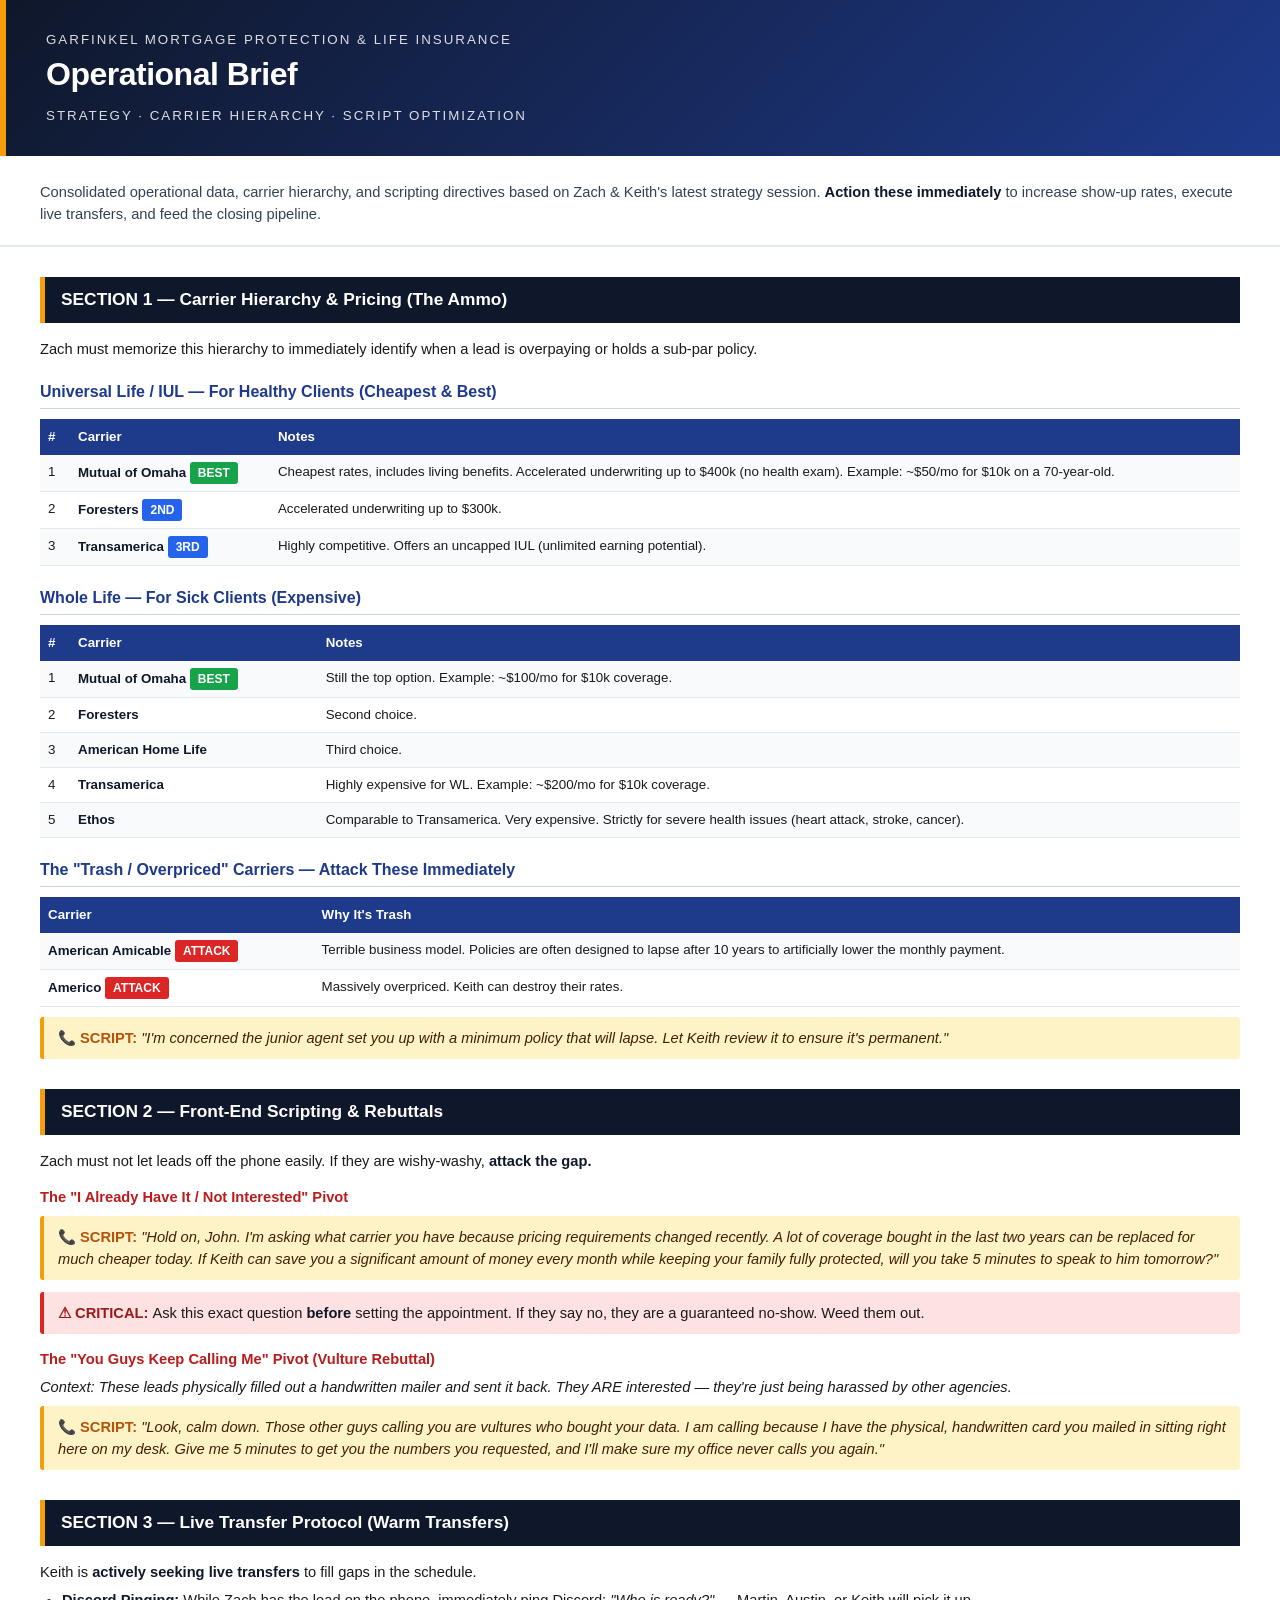
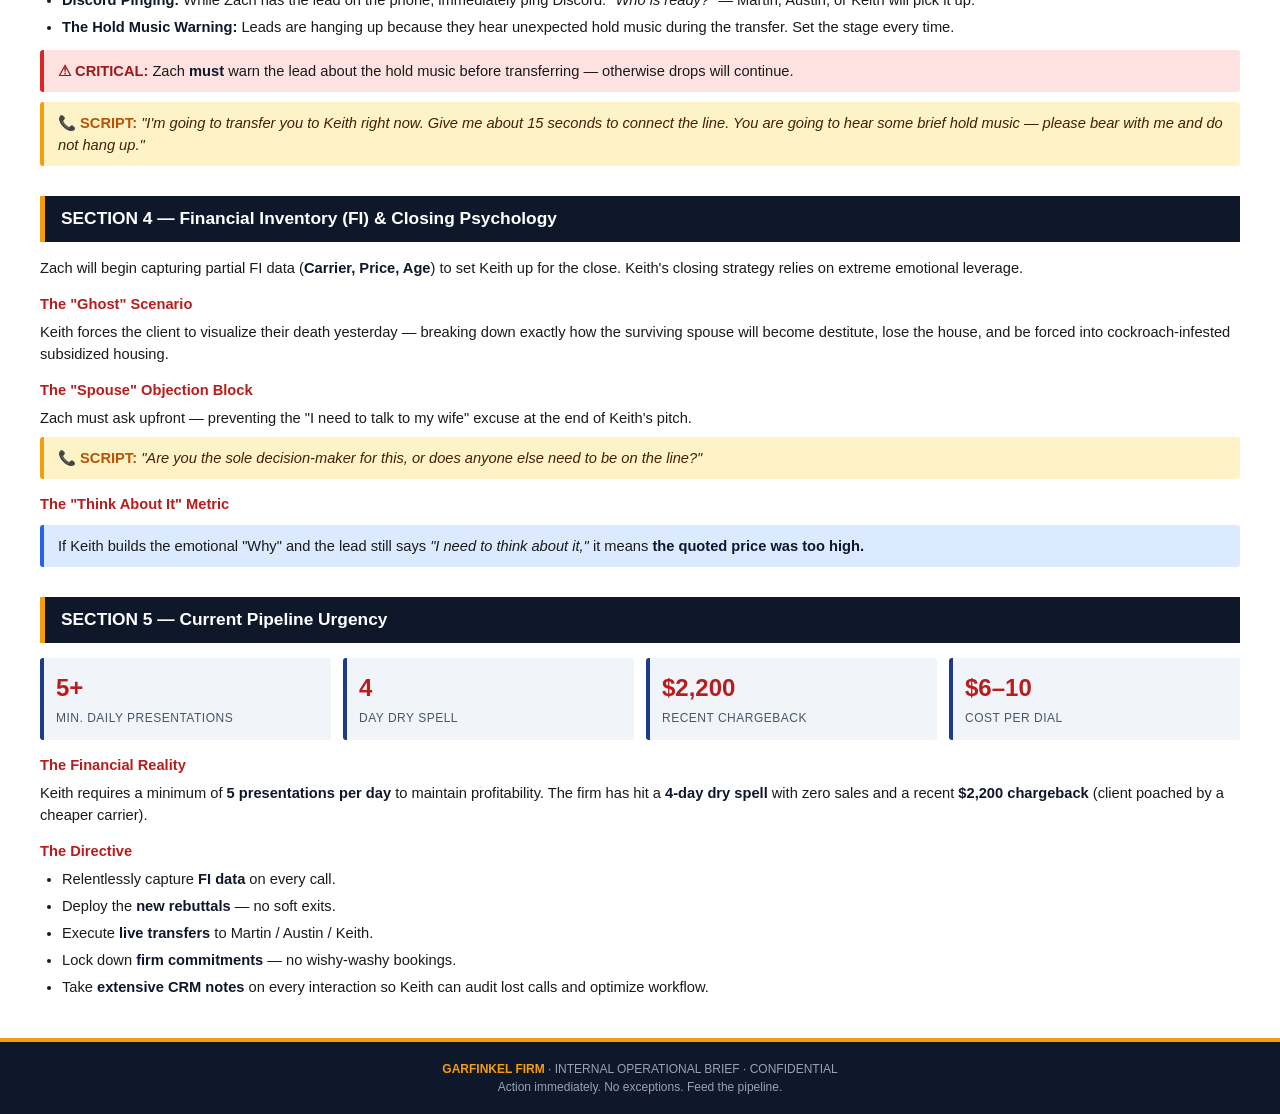
==== index.html @ d569b616 "Rename Operational-Brief-Garfinkel-Firm.html to index.html" ====
<!DOCTYPE html>
<html lang="en">
<head>
<meta charset="UTF-8">
<title>Operational Brief — Garfinkel Firm</title>
<style>
  @page {
    size: Letter;
    margin: 0.6in;
  }

  * { box-sizing: border-box; }

  body {
    font-family: 'Helvetica Neue', Arial, sans-serif;
    color: #1a1a1a;
    line-height: 1.5;
    margin: 0;
    padding: 0;
    background: #fff;
    font-size: 11pt;
  }

  .header {
    background: linear-gradient(135deg, #0f172a 0%, #1e3a8a 100%);
    color: #fff;
    padding: 30px 40px;
    margin-bottom: 25px;
    border-left: 6px solid #f59e0b;
  }

  .header h1 {
    margin: 0 0 6px 0;
    font-size: 24pt;
    font-weight: 800;
    letter-spacing: -0.5px;
  }

  .header .subtitle {
    font-size: 10pt;
    opacity: 0.85;
    text-transform: uppercase;
    letter-spacing: 2px;
  }

  .intro {
    padding: 0 40px 20px 40px;
    font-size: 11pt;
    color: #334155;
    border-bottom: 2px solid #e2e8f0;
    margin-bottom: 25px;
  }

  .container { padding: 0 40px; }

  h2 {
    background: #0f172a;
    color: #fff;
    padding: 10px 16px;
    font-size: 13pt;
    margin: 30px 0 15px 0;
    border-left: 5px solid #f59e0b;
    page-break-after: avoid;
  }

  h3 {
    color: #1e3a8a;
    font-size: 12pt;
    margin: 20px 0 8px 0;
    border-bottom: 1px solid #cbd5e1;
    padding-bottom: 4px;
    page-break-after: avoid;
  }

  h4 {
    color: #b91c1c;
    font-size: 11pt;
    margin: 14px 0 6px 0;
    page-break-after: avoid;
  }

  p { margin: 6px 0; }

  ol, ul {
    margin: 6px 0 12px 0;
    padding-left: 22px;
  }

  li { margin-bottom: 5px; }

  .script-box {
    background: #fef3c7;
    border-left: 4px solid #f59e0b;
    padding: 10px 14px;
    margin: 8px 0 12px 0;
    font-style: italic;
    color: #422006;
    border-radius: 3px;
    page-break-inside: avoid;
  }

  .script-box::before {
    content: "📞 SCRIPT: ";
    font-weight: 800;
    font-style: normal;
    color: #b45309;
  }

  .warning-box {
    background: #fee2e2;
    border-left: 4px solid #dc2626;
    padding: 10px 14px;
    margin: 10px 0;
    border-radius: 3px;
    page-break-inside: avoid;
  }

  .warning-box::before {
    content: "⚠ CRITICAL: ";
    font-weight: 800;
    color: #991b1b;
  }

  .info-box {
    background: #dbeafe;
    border-left: 4px solid #2563eb;
    padding: 10px 14px;
    margin: 10px 0;
    border-radius: 3px;
    page-break-inside: avoid;
  }

  table {
    width: 100%;
    border-collapse: collapse;
    margin: 10px 0;
    font-size: 10pt;
    page-break-inside: avoid;
  }

  th {
    background: #1e3a8a;
    color: #fff;
    padding: 8px;
    text-align: left;
    font-weight: 700;
  }

  td {
    padding: 7px 8px;
    border-bottom: 1px solid #e2e8f0;
    vertical-align: top;
  }

  tr:nth-child(even) td { background: #f8fafc; }

  .badge {
    display: inline-block;
    padding: 2px 8px;
    font-size: 9pt;
    font-weight: 700;
    border-radius: 3px;
    color: #fff;
  }

  .badge-best { background: #16a34a; }
  .badge-good { background: #2563eb; }
  .badge-bad  { background: #dc2626; }

  .pivot-label {
    display: inline-block;
    background: #0f172a;
    color: #f59e0b;
    padding: 2px 8px;
    font-size: 9pt;
    font-weight: 700;
    border-radius: 3px;
    margin-bottom: 4px;
  }

  .footer {
    margin-top: 40px;
    padding: 18px 40px;
    background: #0f172a;
    color: #94a3b8;
    font-size: 9pt;
    text-align: center;
    border-top: 4px solid #f59e0b;
  }

  .footer strong { color: #f59e0b; }

  .stat-row {
    display: flex;
    gap: 12px;
    margin: 12px 0;
  }

  .stat {
    flex: 1;
    background: #f1f5f9;
    padding: 12px;
    border-left: 4px solid #1e3a8a;
    border-radius: 3px;
  }

  .stat .num {
    font-size: 18pt;
    font-weight: 800;
    color: #b91c1c;
    display: block;
  }

  .stat .label {
    font-size: 9pt;
    text-transform: uppercase;
    color: #475569;
    letter-spacing: 0.5px;
  }

  strong { color: #0f172a; }
</style>
</head>
<body>

<div class="header">
  <div class="subtitle">Garfinkel Mortgage Protection & Life Insurance</div>
  <h1>Operational Brief</h1>
  <div class="subtitle" style="margin-top:8px;">Strategy · Carrier Hierarchy · Script Optimization</div>
</div>

<div class="intro">
  Consolidated operational data, carrier hierarchy, and scripting directives based on Zach &amp; Keith's latest strategy session. <strong>Action these immediately</strong> to increase show-up rates, execute live transfers, and feed the closing pipeline.
</div>

<div class="container">

<!-- SECTION 1 -->
<h2>SECTION 1 — Carrier Hierarchy & Pricing (The Ammo)</h2>
<p>Zach must memorize this hierarchy to immediately identify when a lead is overpaying or holds a sub-par policy.</p>

<h3>Universal Life / IUL — For Healthy Clients (Cheapest & Best)</h3>
<table>
  <tr><th style="width:30px;">#</th><th>Carrier</th><th>Notes</th></tr>
  <tr><td>1</td><td><strong>Mutual of Omaha</strong> <span class="badge badge-best">BEST</span></td><td>Cheapest rates, includes living benefits. Accelerated underwriting up to $400k (no health exam). Example: ~$50/mo for $10k on a 70-year-old.</td></tr>
  <tr><td>2</td><td><strong>Foresters</strong> <span class="badge badge-good">2ND</span></td><td>Accelerated underwriting up to $300k.</td></tr>
  <tr><td>3</td><td><strong>Transamerica</strong> <span class="badge badge-good">3RD</span></td><td>Highly competitive. Offers an uncapped IUL (unlimited earning potential).</td></tr>
</table>

<h3>Whole Life — For Sick Clients (Expensive)</h3>
<table>
  <tr><th style="width:30px;">#</th><th>Carrier</th><th>Notes</th></tr>
  <tr><td>1</td><td><strong>Mutual of Omaha</strong> <span class="badge badge-best">BEST</span></td><td>Still the top option. Example: ~$100/mo for $10k coverage.</td></tr>
  <tr><td>2</td><td><strong>Foresters</strong></td><td>Second choice.</td></tr>
  <tr><td>3</td><td><strong>American Home Life</strong></td><td>Third choice.</td></tr>
  <tr><td>4</td><td><strong>Transamerica</strong></td><td>Highly expensive for WL. Example: ~$200/mo for $10k coverage.</td></tr>
  <tr><td>5</td><td><strong>Ethos</strong></td><td>Comparable to Transamerica. Very expensive. Strictly for severe health issues (heart attack, stroke, cancer).</td></tr>
</table>

<h3>The "Trash / Overpriced" Carriers — Attack These Immediately</h3>
<table>
  <tr><th>Carrier</th><th>Why It's Trash</th></tr>
  <tr><td><strong>American Amicable</strong> <span class="badge badge-bad">ATTACK</span></td><td>Terrible business model. Policies are often designed to lapse after 10 years to artificially lower the monthly payment.</td></tr>
  <tr><td><strong>Americo</strong> <span class="badge badge-bad">ATTACK</span></td><td>Massively overpriced. Keith can destroy their rates.</td></tr>
</table>
<div class="script-box">"I'm concerned the junior agent set you up with a minimum policy that will lapse. Let Keith review it to ensure it's permanent."</div>

<!-- SECTION 2 -->
<h2>SECTION 2 — Front-End Scripting & Rebuttals</h2>
<p>Zach must not let leads off the phone easily. If they are wishy-washy, <strong>attack the gap.</strong></p>

<h4>The "I Already Have It / Not Interested" Pivot</h4>
<div class="script-box">"Hold on, John. I'm asking what carrier you have because pricing requirements changed recently. A lot of coverage bought in the last two years can be replaced for much cheaper today. If Keith can save you a significant amount of money every month while keeping your family fully protected, will you take 5 minutes to speak to him tomorrow?"</div>
<div class="warning-box">Ask this exact question <strong>before</strong> setting the appointment. If they say no, they are a guaranteed no-show. Weed them out.</div>

<h4>The "You Guys Keep Calling Me" Pivot (Vulture Rebuttal)</h4>
<p><em>Context: These leads physically filled out a handwritten mailer and sent it back. They ARE interested — they're just being harassed by other agencies.</em></p>
<div class="script-box">"Look, calm down. Those other guys calling you are vultures who bought your data. I am calling because I have the physical, handwritten card you mailed in sitting right here on my desk. Give me 5 minutes to get you the numbers you requested, and I'll make sure my office never calls you again."</div>

<!-- SECTION 3 -->
<h2>SECTION 3 — Live Transfer Protocol (Warm Transfers)</h2>
<p>Keith is <strong>actively seeking live transfers</strong> to fill gaps in the schedule.</p>

<ul>
  <li><strong>Discord Pinging:</strong> While Zach has the lead on the phone, immediately ping Discord: <em>"Who is ready?"</em> — Martin, Austin, or Keith will pick it up.</li>
  <li><strong>The Hold Music Warning:</strong> Leads are hanging up because they hear unexpected hold music during the transfer. Set the stage every time.</li>
</ul>

<div class="warning-box">Zach <strong>must</strong> warn the lead about the hold music before transferring — otherwise drops will continue.</div>

<div class="script-box">"I'm going to transfer you to Keith right now. Give me about 15 seconds to connect the line. You are going to hear some brief hold music — please bear with me and do not hang up."</div>

<!-- SECTION 4 -->
<h2>SECTION 4 — Financial Inventory (FI) & Closing Psychology</h2>
<p>Zach will begin capturing partial FI data (<strong>Carrier, Price, Age</strong>) to set Keith up for the close. Keith's closing strategy relies on extreme emotional leverage.</p>

<h4>The "Ghost" Scenario</h4>
<p>Keith forces the client to visualize their death yesterday — breaking down exactly how the surviving spouse will become destitute, lose the house, and be forced into cockroach-infested subsidized housing.</p>

<h4>The "Spouse" Objection Block</h4>
<p>Zach must ask upfront — preventing the "I need to talk to my wife" excuse at the end of Keith's pitch.</p>
<div class="script-box">"Are you the sole decision-maker for this, or does anyone else need to be on the line?"</div>

<h4>The "Think About It" Metric</h4>
<div class="info-box">If Keith builds the emotional "Why" and the lead still says <em>"I need to think about it,"</em> it means <strong>the quoted price was too high.</strong></div>

<!-- SECTION 5 -->
<h2>SECTION 5 — Current Pipeline Urgency</h2>

<div class="stat-row">
  <div class="stat"><span class="num">5+</span><span class="label">Min. Daily Presentations</span></div>
  <div class="stat"><span class="num">4</span><span class="label">Day Dry Spell</span></div>
  <div class="stat"><span class="num">$2,200</span><span class="label">Recent Chargeback</span></div>
  <div class="stat"><span class="num">$6–10</span><span class="label">Cost Per Dial</span></div>
</div>

<h4>The Financial Reality</h4>
<p>Keith requires a minimum of <strong>5 presentations per day</strong> to maintain profitability. The firm has hit a <strong>4-day dry spell</strong> with zero sales and a recent <strong>$2,200 chargeback</strong> (client poached by a cheaper carrier).</p>

<h4>The Directive</h4>
<ul>
  <li>Relentlessly capture <strong>FI data</strong> on every call.</li>
  <li>Deploy the <strong>new rebuttals</strong> — no soft exits.</li>
  <li>Execute <strong>live transfers</strong> to Martin / Austin / Keith.</li>
  <li>Lock down <strong>firm commitments</strong> — no wishy-washy bookings.</li>
  <li>Take <strong>extensive CRM notes</strong> on every interaction so Keith can audit lost calls and optimize workflow.</li>
</ul>

</div>

<div class="footer">
  <strong>GARFINKEL FIRM</strong> · INTERNAL OPERATIONAL BRIEF · CONFIDENTIAL<br>
  Action immediately. No exceptions. Feed the pipeline.
</div>

</body>
</html>
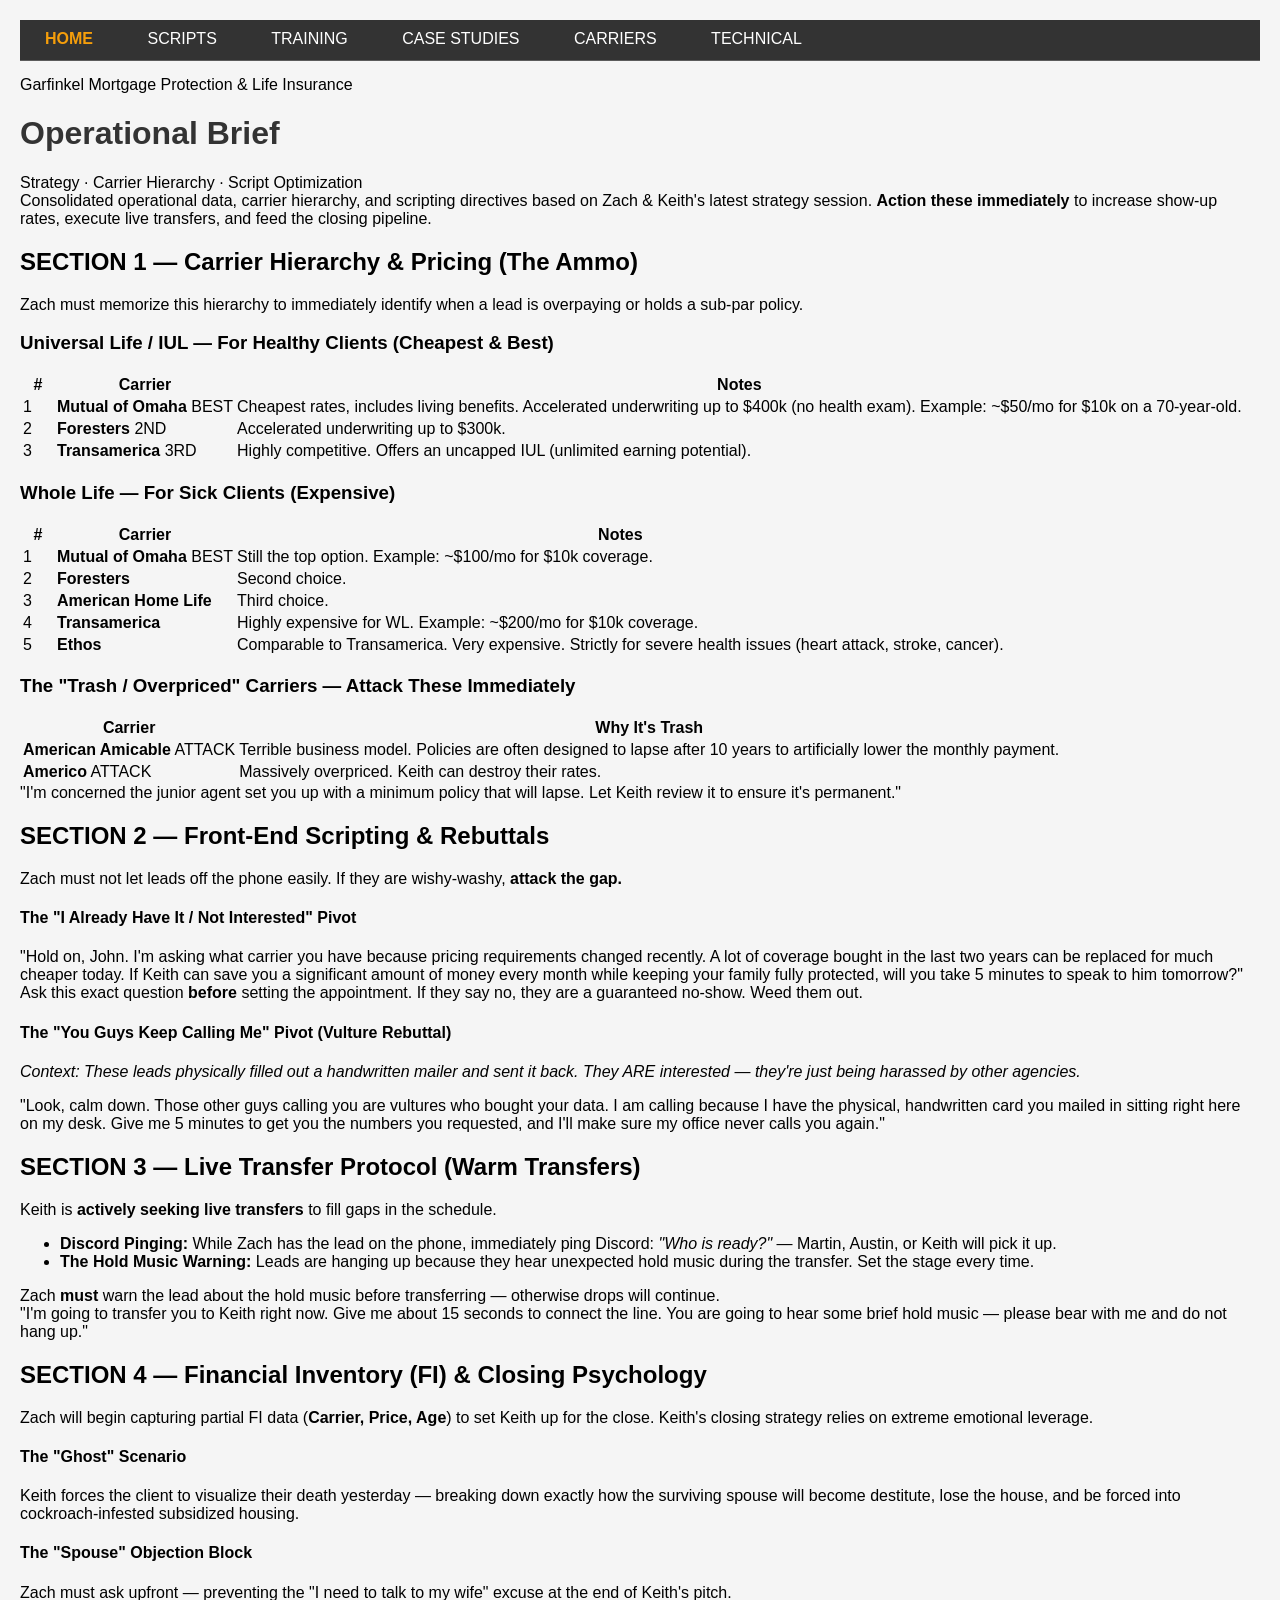
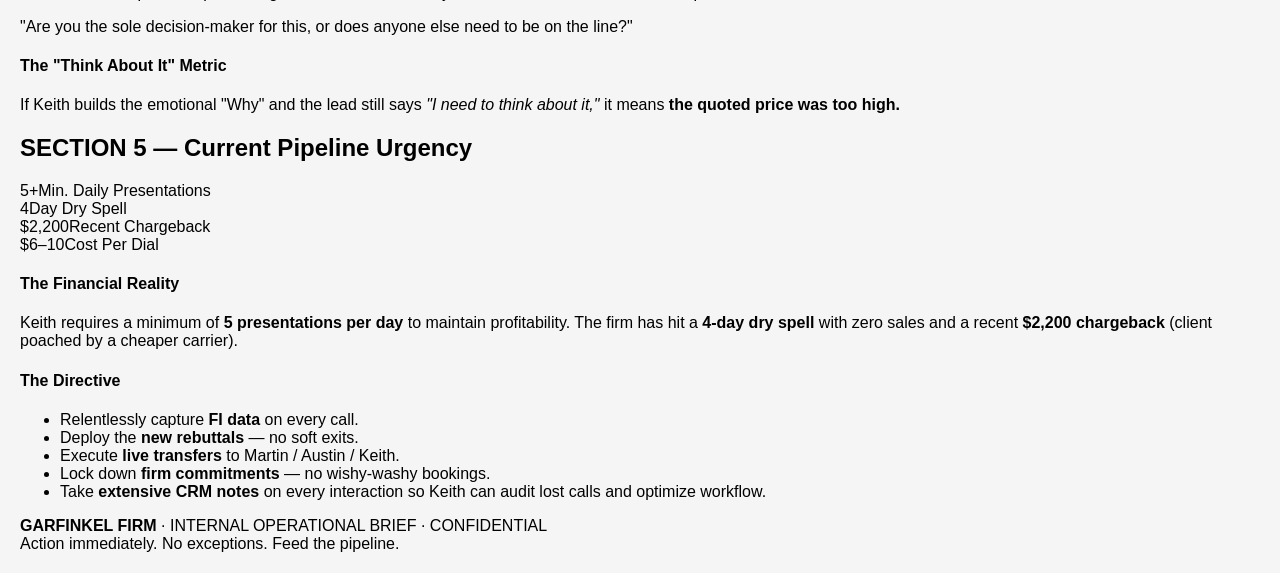
==== commit f71e1ec9: "Update index.html" ====
--- a/index.html
+++ b/index.html
@@ -3,227 +3,20 @@
 <head>
 <meta charset="UTF-8">
 <title>Operational Brief — Garfinkel Firm</title>
-<style>
-  @page {
-    size: Letter;
-    margin: 0.6in;
-  }
-
-  * { box-sizing: border-box; }
-
-  body {
-    font-family: 'Helvetica Neue', Arial, sans-serif;
-    color: #1a1a1a;
-    line-height: 1.5;
-    margin: 0;
-    padding: 0;
-    background: #fff;
-    font-size: 11pt;
-  }
-
-  .header {
-    background: linear-gradient(135deg, #0f172a 0%, #1e3a8a 100%);
-    color: #fff;
-    padding: 30px 40px;
-    margin-bottom: 25px;
-    border-left: 6px solid #f59e0b;
-  }
-
-  .header h1 {
-    margin: 0 0 6px 0;
-    font-size: 24pt;
-    font-weight: 800;
-    letter-spacing: -0.5px;
-  }
-
-  .header .subtitle {
-    font-size: 10pt;
-    opacity: 0.85;
-    text-transform: uppercase;
-    letter-spacing: 2px;
-  }
-
-  .intro {
-    padding: 0 40px 20px 40px;
-    font-size: 11pt;
-    color: #334155;
-    border-bottom: 2px solid #e2e8f0;
-    margin-bottom: 25px;
-  }
-
-  .container { padding: 0 40px; }
-
-  h2 {
-    background: #0f172a;
-    color: #fff;
-    padding: 10px 16px;
-    font-size: 13pt;
-    margin: 30px 0 15px 0;
-    border-left: 5px solid #f59e0b;
-    page-break-after: avoid;
-  }
-
-  h3 {
-    color: #1e3a8a;
-    font-size: 12pt;
-    margin: 20px 0 8px 0;
-    border-bottom: 1px solid #cbd5e1;
-    padding-bottom: 4px;
-    page-break-after: avoid;
-  }
-
-  h4 {
-    color: #b91c1c;
-    font-size: 11pt;
-    margin: 14px 0 6px 0;
-    page-break-after: avoid;
-  }
-
-  p { margin: 6px 0; }
-
-  ol, ul {
-    margin: 6px 0 12px 0;
-    padding-left: 22px;
-  }
-
-  li { margin-bottom: 5px; }
-
-  .script-box {
-    background: #fef3c7;
-    border-left: 4px solid #f59e0b;
-    padding: 10px 14px;
-    margin: 8px 0 12px 0;
-    font-style: italic;
-    color: #422006;
-    border-radius: 3px;
-    page-break-inside: avoid;
-  }
-
-  .script-box::before {
-    content: "📞 SCRIPT: ";
-    font-weight: 800;
-    font-style: normal;
-    color: #b45309;
-  }
-
-  .warning-box {
-    background: #fee2e2;
-    border-left: 4px solid #dc2626;
-    padding: 10px 14px;
-    margin: 10px 0;
-    border-radius: 3px;
-    page-break-inside: avoid;
-  }
-
-  .warning-box::before {
-    content: "⚠ CRITICAL: ";
-    font-weight: 800;
-    color: #991b1b;
-  }
-
-  .info-box {
-    background: #dbeafe;
-    border-left: 4px solid #2563eb;
-    padding: 10px 14px;
-    margin: 10px 0;
-    border-radius: 3px;
-    page-break-inside: avoid;
-  }
-
-  table {
-    width: 100%;
-    border-collapse: collapse;
-    margin: 10px 0;
-    font-size: 10pt;
-    page-break-inside: avoid;
-  }
-
-  th {
-    background: #1e3a8a;
-    color: #fff;
-    padding: 8px;
-    text-align: left;
-    font-weight: 700;
-  }
-
-  td {
-    padding: 7px 8px;
-    border-bottom: 1px solid #e2e8f0;
-    vertical-align: top;
-  }
-
-  tr:nth-child(even) td { background: #f8fafc; }
-
-  .badge {
-    display: inline-block;
-    padding: 2px 8px;
-    font-size: 9pt;
-    font-weight: 700;
-    border-radius: 3px;
-    color: #fff;
-  }
-
-  .badge-best { background: #16a34a; }
-  .badge-good { background: #2563eb; }
-  .badge-bad  { background: #dc2626; }
-
-  .pivot-label {
-    display: inline-block;
-    background: #0f172a;
-    color: #f59e0b;
-    padding: 2px 8px;
-    font-size: 9pt;
-    font-weight: 700;
-    border-radius: 3px;
-    margin-bottom: 4px;
-  }
-
-  .footer {
-    margin-top: 40px;
-    padding: 18px 40px;
-    background: #0f172a;
-    color: #94a3b8;
-    font-size: 9pt;
-    text-align: center;
-    border-top: 4px solid #f59e0b;
-  }
-
-  .footer strong { color: #f59e0b; }
-
-  .stat-row {
-    display: flex;
-    gap: 12px;
-    margin: 12px 0;
-  }
-
-  .stat {
-    flex: 1;
-    background: #f1f5f9;
-    padding: 12px;
-    border-left: 4px solid #1e3a8a;
-    border-radius: 3px;
-  }
-
-  .stat .num {
-    font-size: 18pt;
-    font-weight: 800;
-    color: #b91c1c;
-    display: block;
-  }
-
-  .stat .label {
-    font-size: 9pt;
-    text-transform: uppercase;
-    color: #475569;
-    letter-spacing: 0.5px;
-  }
-
-  strong { color: #0f172a; }
-</style>
+<link rel="stylesheet" href="css/style.css">
 </head>
 <body>
 
 <div class="header">
+  <nav style="margin-bottom: 15px; padding-bottom: 12px; border-bottom: 1px solid rgba(255,255,255,0.2);">
+    <a href="index.html" style="color:#f59e0b; text-decoration:none; font-weight:800; margin-right:20px;">HOME</a>
+    <a href="scripts.html" style="color:#fff; text-decoration:none; margin-right:20px;">SCRIPTS</a>
+    <a href="training.html" style="color:#fff; text-decoration:none; margin-right:20px;">TRAINING</a>
+    <a href="case-studies.html" style="color:#fff; text-decoration:none; margin-right:20px;">CASE STUDIES</a>
+    <a href="carrier-deep-dive.html" style="color:#fff; text-decoration:none; margin-right:20px;">CARRIERS</a>
+    <a href="technical-setup.html" style="color:#fff; text-decoration:none;">TECHNICAL</a>
+  </nav>
+
   <div class="subtitle">Garfinkel Mortgage Protection & Life Insurance</div>
   <h1>Operational Brief</h1>
   <div class="subtitle" style="margin-top:8px;">Strategy · Carrier Hierarchy · Script Optimization</div>
--- a/css/style.css
+++ b/css/style.css
@@ -0,0 +1,27 @@
+body {
+    font-family: Arial, sans-serif;
+    margin: 0;
+    padding: 20px;
+    background-color: #f5f5f5;
+}
+
+nav {
+    background-color: #333;
+    padding: 10px;
+    margin-bottom: 20px;
+}
+
+nav a {
+    color: white;
+    text-decoration: none;
+    padding: 10px 15px;
+    margin-right: 10px;
+}
+
+nav a:hover {
+    background-color: #555;
+}
+
+h1 {
+    color: #333;
+}
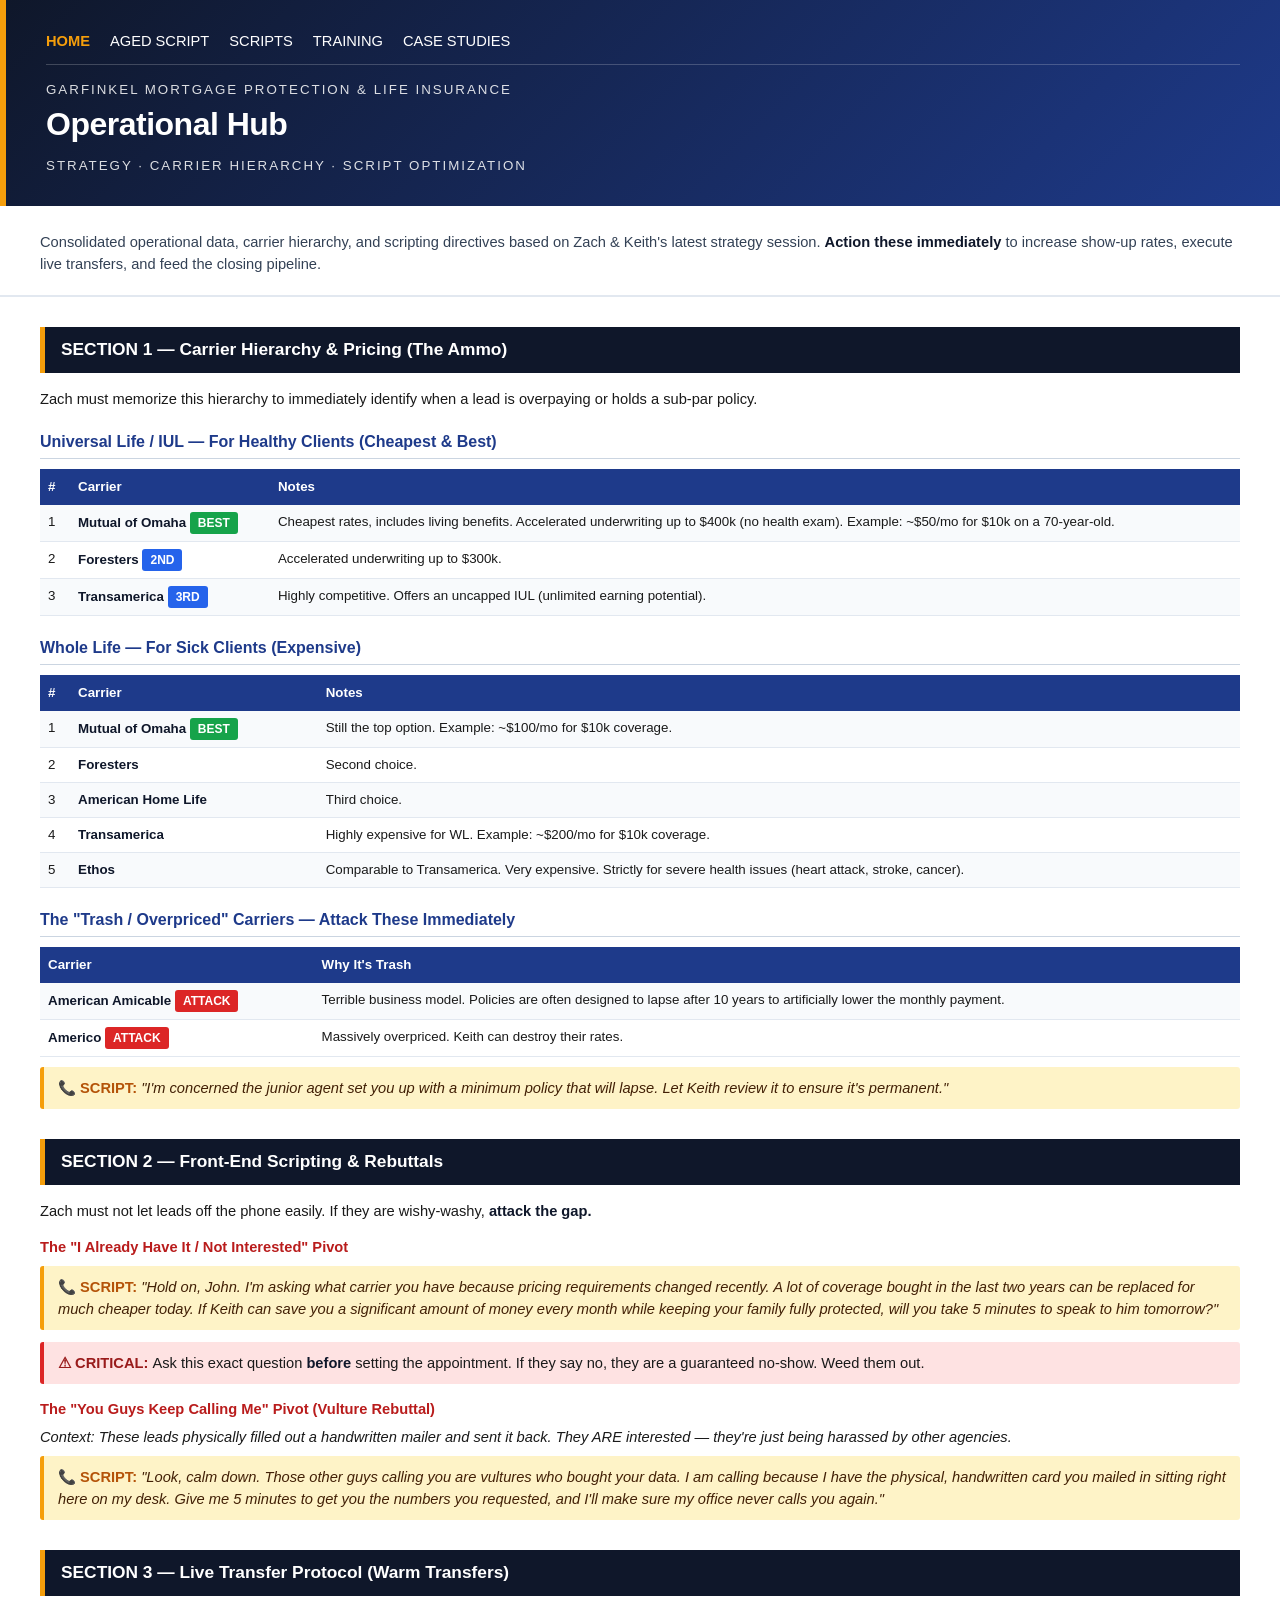
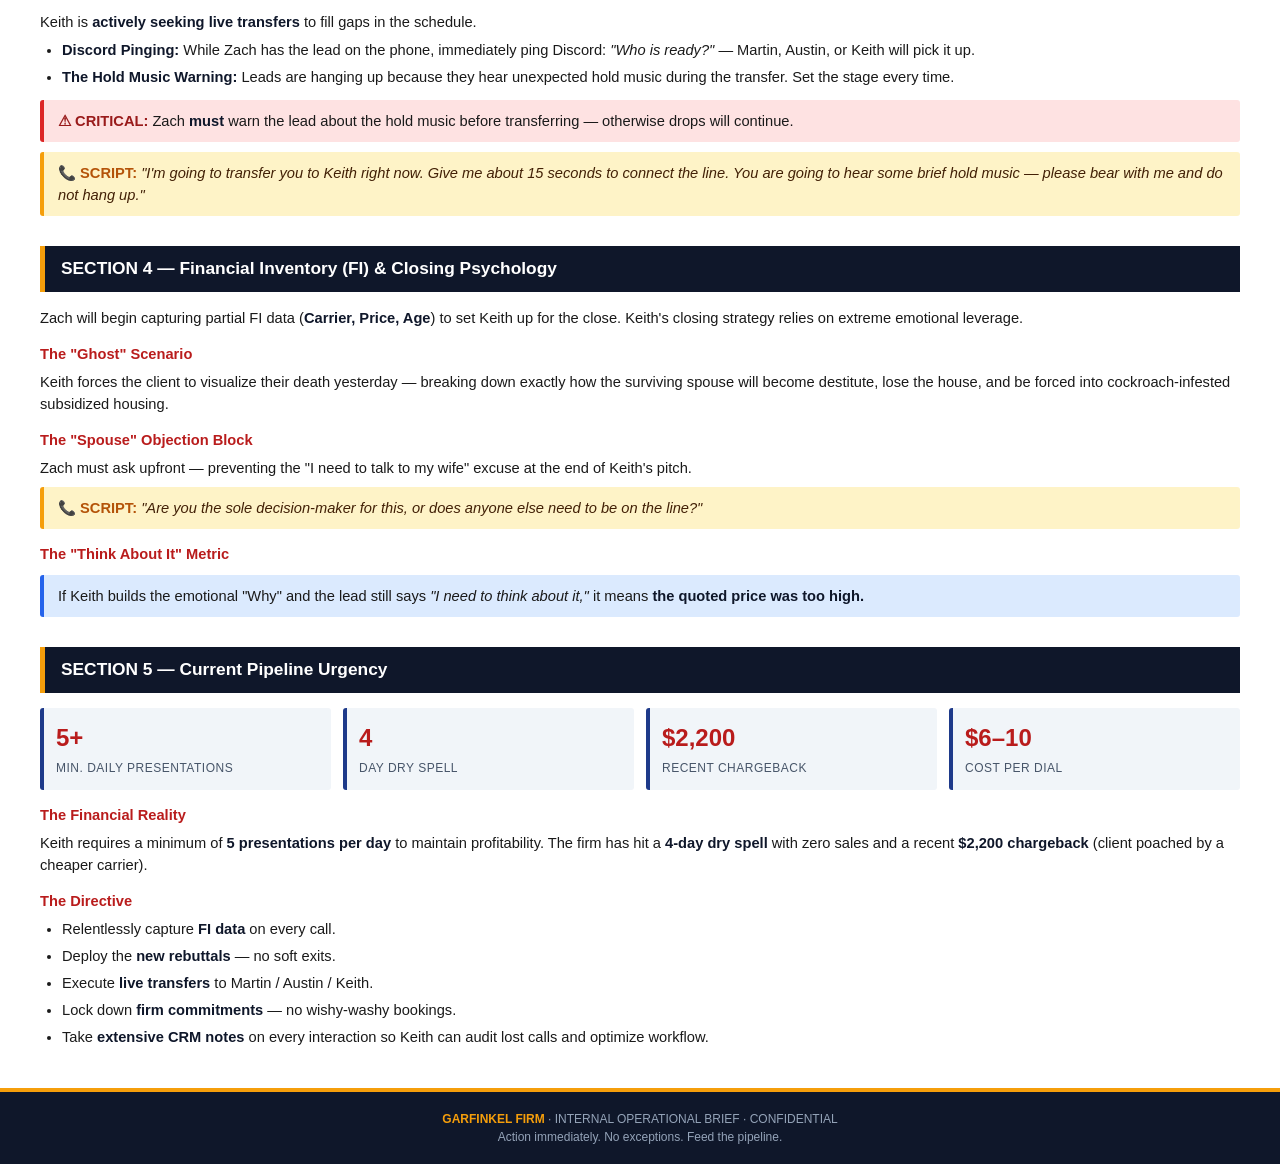
==== commit f36efd67: "Update index.html" ====
--- a/index.html
+++ b/index.html
@@ -3,22 +3,247 @@
 <head>
 <meta charset="UTF-8">
 <title>Operational Brief — Garfinkel Firm</title>
-<link rel="stylesheet" href="css/style.css">
+<style>
+  @page {
+    size: Letter;
+    margin: 0.6in;
+  }
+
+  * { box-sizing: border-box; }
+
+  body {
+    font-family: 'Helvetica Neue', Arial, sans-serif;
+    color: #1a1a1a;
+    line-height: 1.5;
+    margin: 0;
+    padding: 0;
+    background: #fff;
+    font-size: 11pt;
+  }
+
+  .header {
+    background: linear-gradient(135deg, #0f172a 0%, #1e3a8a 100%);
+    color: #fff;
+    padding: 30px 40px;
+    margin-bottom: 25px;
+    border-left: 6px solid #f59e0b;
+  }
+
+  nav {
+    margin-bottom: 15px;
+    padding-bottom: 12px;
+    border-bottom: 1px solid rgba(255,255,255,0.2);
+    display: flex;
+    gap: 20px;
+    flex-wrap: wrap;
+  }
+
+  nav a {
+    color: #fff;
+    text-decoration: none;
+    font-size: 11pt;
+    font-weight: 500;
+  }
+
+  nav a:first-child {
+    color: #f59e0b;
+    font-weight: 800;
+  }
+
+  .header h1 {
+    margin: 0 0 6px 0;
+    font-size: 24pt;
+    font-weight: 800;
+    letter-spacing: -0.5px;
+  }
+
+  .header .subtitle {
+    font-size: 10pt;
+    opacity: 0.85;
+    text-transform: uppercase;
+    letter-spacing: 2px;
+  }
+
+  .intro {
+    padding: 0 40px 20px 40px;
+    font-size: 11pt;
+    color: #334155;
+    border-bottom: 2px solid #e2e8f0;
+    margin-bottom: 25px;
+  }
+
+  .container { padding: 0 40px; }
+
+  h2 {
+    background: #0f172a;
+    color: #fff;
+    padding: 10px 16px;
+    font-size: 13pt;
+    margin: 30px 0 15px 0;
+    border-left: 5px solid #f59e0b;
+    page-break-after: avoid;
+  }
+
+  h3 {
+    color: #1e3a8a;
+    font-size: 12pt;
+    margin: 20px 0 8px 0;
+    border-bottom: 1px solid #cbd5e1;
+    padding-bottom: 4px;
+    page-break-after: avoid;
+  }
+
+  h4 {
+    color: #b91c1c;
+    font-size: 11pt;
+    margin: 14px 0 6px 0;
+    page-break-after: avoid;
+  }
+
+  p { margin: 6px 0; }
+
+  ol, ul {
+    margin: 6px 0 12px 0;
+    padding-left: 22px;
+  }
+
+  li { margin-bottom: 5px; }
+
+  .script-box {
+    background: #fef3c7;
+    border-left: 4px solid #f59e0b;
+    padding: 10px 14px;
+    margin: 8px 0 12px 0;
+    font-style: italic;
+    color: #422006;
+    border-radius: 3px;
+    page-break-inside: avoid;
+  }
+
+  .script-box::before {
+    content: "📞 SCRIPT: ";
+    font-weight: 800;
+    font-style: normal;
+    color: #b45309;
+  }
+
+  .warning-box {
+    background: #fee2e2;
+    border-left: 4px solid #dc2626;
+    padding: 10px 14px;
+    margin: 10px 0;
+    border-radius: 3px;
+    page-break-inside: avoid;
+  }
+
+  .warning-box::before {
+    content: "⚠ CRITICAL: ";
+    font-weight: 800;
+    color: #991b1b;
+  }
+
+  .info-box {
+    background: #dbeafe;
+    border-left: 4px solid #2563eb;
+    padding: 10px 14px;
+    margin: 10px 0;
+    border-radius: 3px;
+    page-break-inside: avoid;
+  }
+
+  table {
+    width: 100%;
+    border-collapse: collapse;
+    margin: 10px 0;
+    font-size: 10pt;
+    page-break-inside: avoid;
+  }
+
+  th {
+    background: #1e3a8a;
+    color: #fff;
+    padding: 8px;
+    text-align: left;
+    font-weight: 700;
+  }
+
+  td {
+    padding: 7px 8px;
+    border-bottom: 1px solid #e2e8f0;
+    vertical-align: top;
+  }
+
+  tr:nth-child(even) td { background: #f8fafc; }
+
+  .badge {
+    display: inline-block;
+    padding: 2px 8px;
+    font-size: 9pt;
+    font-weight: 700;
+    border-radius: 3px;
+    color: #fff;
+  }
+
+  .badge-best { background: #16a34a; }
+  .badge-good { background: #2563eb; }
+  .badge-bad  { background: #dc2626; }
+
+  .stat-row {
+    display: flex;
+    gap: 12px;
+    margin: 12px 0;
+  }
+
+  .stat {
+    flex: 1;
+    background: #f1f5f9;
+    padding: 12px;
+    border-left: 4px solid #1e3a8a;
+    border-radius: 3px;
+  }
+
+  .stat .num {
+    font-size: 18pt;
+    font-weight: 800;
+    color: #b91c1c;
+    display: block;
+  }
+
+  .stat .label {
+    font-size: 9pt;
+    text-transform: uppercase;
+    color: #475569;
+    letter-spacing: 0.5px;
+  }
+
+  strong { color: #0f172a; }
+
+  .footer {
+    margin-top: 40px;
+    padding: 18px 40px;
+    background: #0f172a;
+    color: #94a3b8;
+    font-size: 9pt;
+    text-align: center;
+    border-top: 4px solid #f59e0b;
+  }
+
+  .footer strong { color: #f59e0b; }
+</style>
 </head>
 <body>
 
 <div class="header">
-  <nav style="margin-bottom: 15px; padding-bottom: 12px; border-bottom: 1px solid rgba(255,255,255,0.2);">
-    <a href="index.html" style="color:#f59e0b; text-decoration:none; font-weight:800; margin-right:20px;">HOME</a>
-    <a href="scripts.html" style="color:#fff; text-decoration:none; margin-right:20px;">SCRIPTS</a>
-    <a href="training.html" style="color:#fff; text-decoration:none; margin-right:20px;">TRAINING</a>
-    <a href="case-studies.html" style="color:#fff; text-decoration:none; margin-right:20px;">CASE STUDIES</a>
-    <a href="carrier-deep-dive.html" style="color:#fff; text-decoration:none; margin-right:20px;">CARRIERS</a>
-    <a href="technical-setup.html" style="color:#fff; text-decoration:none;">TECHNICAL</a>
+  <nav>
+    <a href="index.html">HOME</a>
+    <a href="MP-Aged-Script-Keith-Garfinkel.html">AGED SCRIPT</a>
+    <a href="scripts.html">SCRIPTS</a>
+    <a href="training.html">TRAINING</a>
+    <a href="case-studies.html">CASE STUDIES</a>
   </nav>
 
   <div class="subtitle">Garfinkel Mortgage Protection & Life Insurance</div>
-  <h1>Operational Brief</h1>
+  <h1>Operational Hub</h1>
   <div class="subtitle" style="margin-top:8px;">Strategy · Carrier Hierarchy · Script Optimization</div>
 </div>
 
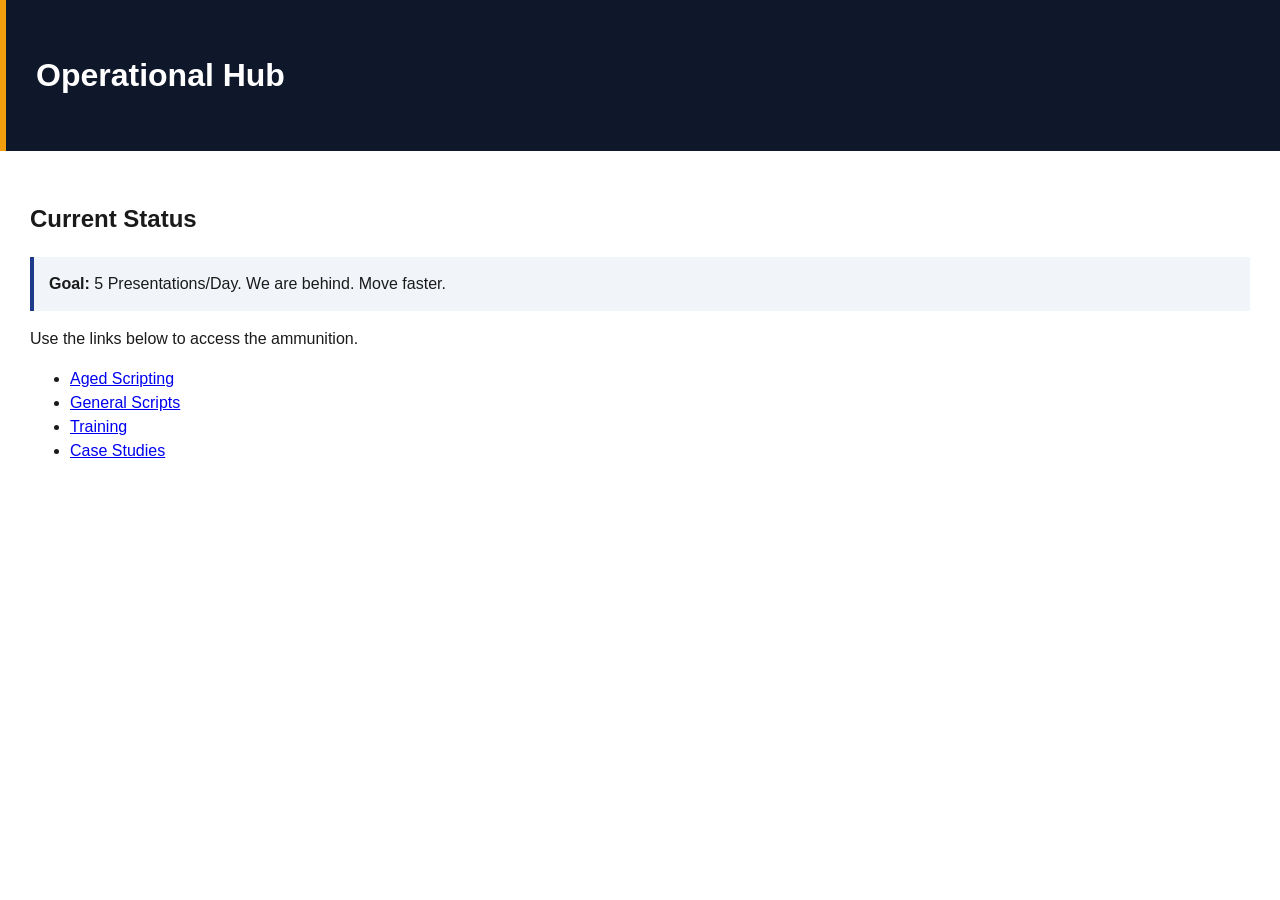
==== commit c6058678: "Update index.html" ====
--- a/index.html
+++ b/index.html
@@ -1,355 +1,22 @@
 <!DOCTYPE html>
-<html lang="en">
-<head>
-<meta charset="UTF-8">
-<title>Operational Brief — Garfinkel Firm</title>
-<style>
-  @page {
-    size: Letter;
-    margin: 0.6in;
-  }
-
-  * { box-sizing: border-box; }
-
-  body {
-    font-family: 'Helvetica Neue', Arial, sans-serif;
-    color: #1a1a1a;
-    line-height: 1.5;
-    margin: 0;
-    padding: 0;
-    background: #fff;
-    font-size: 11pt;
-  }
-
-  .header {
-    background: linear-gradient(135deg, #0f172a 0%, #1e3a8a 100%);
-    color: #fff;
-    padding: 30px 40px;
-    margin-bottom: 25px;
-    border-left: 6px solid #f59e0b;
-  }
-
-  nav {
-    margin-bottom: 15px;
-    padding-bottom: 12px;
-    border-bottom: 1px solid rgba(255,255,255,0.2);
-    display: flex;
-    gap: 20px;
-    flex-wrap: wrap;
-  }
-
-  nav a {
-    color: #fff;
-    text-decoration: none;
-    font-size: 11pt;
-    font-weight: 500;
-  }
-
-  nav a:first-child {
-    color: #f59e0b;
-    font-weight: 800;
-  }
-
-  .header h1 {
-    margin: 0 0 6px 0;
-    font-size: 24pt;
-    font-weight: 800;
-    letter-spacing: -0.5px;
-  }
-
-  .header .subtitle {
-    font-size: 10pt;
-    opacity: 0.85;
-    text-transform: uppercase;
-    letter-spacing: 2px;
-  }
-
-  .intro {
-    padding: 0 40px 20px 40px;
-    font-size: 11pt;
-    color: #334155;
-    border-bottom: 2px solid #e2e8f0;
-    margin-bottom: 25px;
-  }
-
-  .container { padding: 0 40px; }
-
-  h2 {
-    background: #0f172a;
-    color: #fff;
-    padding: 10px 16px;
-    font-size: 13pt;
-    margin: 30px 0 15px 0;
-    border-left: 5px solid #f59e0b;
-    page-break-after: avoid;
-  }
-
-  h3 {
-    color: #1e3a8a;
-    font-size: 12pt;
-    margin: 20px 0 8px 0;
-    border-bottom: 1px solid #cbd5e1;
-    padding-bottom: 4px;
-    page-break-after: avoid;
-  }
-
-  h4 {
-    color: #b91c1c;
-    font-size: 11pt;
-    margin: 14px 0 6px 0;
-    page-break-after: avoid;
-  }
-
-  p { margin: 6px 0; }
-
-  ol, ul {
-    margin: 6px 0 12px 0;
-    padding-left: 22px;
-  }
-
-  li { margin-bottom: 5px; }
-
-  .script-box {
-    background: #fef3c7;
-    border-left: 4px solid #f59e0b;
-    padding: 10px 14px;
-    margin: 8px 0 12px 0;
-    font-style: italic;
-    color: #422006;
-    border-radius: 3px;
-    page-break-inside: avoid;
-  }
-
-  .script-box::before {
-    content: "📞 SCRIPT: ";
-    font-weight: 800;
-    font-style: normal;
-    color: #b45309;
-  }
-
-  .warning-box {
-    background: #fee2e2;
-    border-left: 4px solid #dc2626;
-    padding: 10px 14px;
-    margin: 10px 0;
-    border-radius: 3px;
-    page-break-inside: avoid;
-  }
-
-  .warning-box::before {
-    content: "⚠ CRITICAL: ";
-    font-weight: 800;
-    color: #991b1b;
-  }
-
-  .info-box {
-    background: #dbeafe;
-    border-left: 4px solid #2563eb;
-    padding: 10px 14px;
-    margin: 10px 0;
-    border-radius: 3px;
-    page-break-inside: avoid;
-  }
-
-  table {
-    width: 100%;
-    border-collapse: collapse;
-    margin: 10px 0;
-    font-size: 10pt;
-    page-break-inside: avoid;
-  }
-
-  th {
-    background: #1e3a8a;
-    color: #fff;
-    padding: 8px;
-    text-align: left;
-    font-weight: 700;
-  }
-
-  td {
-    padding: 7px 8px;
-    border-bottom: 1px solid #e2e8f0;
-    vertical-align: top;
-  }
-
-  tr:nth-child(even) td { background: #f8fafc; }
-
-  .badge {
-    display: inline-block;
-    padding: 2px 8px;
-    font-size: 9pt;
-    font-weight: 700;
-    border-radius: 3px;
-    color: #fff;
-  }
-
-  .badge-best { background: #16a34a; }
-  .badge-good { background: #2563eb; }
-  .badge-bad  { background: #dc2626; }
-
-  .stat-row {
-    display: flex;
-    gap: 12px;
-    margin: 12px 0;
-  }
-
-  .stat {
-    flex: 1;
-    background: #f1f5f9;
-    padding: 12px;
-    border-left: 4px solid #1e3a8a;
-    border-radius: 3px;
-  }
-
-  .stat .num {
-    font-size: 18pt;
-    font-weight: 800;
-    color: #b91c1c;
-    display: block;
-  }
-
-  .stat .label {
-    font-size: 9pt;
-    text-transform: uppercase;
-    color: #475569;
-    letter-spacing: 0.5px;
-  }
-
-  strong { color: #0f172a; }
-
-  .footer {
-    margin-top: 40px;
-    padding: 18px 40px;
-    background: #0f172a;
-    color: #94a3b8;
-    font-size: 9pt;
-    text-align: center;
-    border-top: 4px solid #f59e0b;
-  }
-
-  .footer strong { color: #f59e0b; }
-</style>
-</head>
+<html>
+<head><style>
+    body{font-family:sans-serif;line-height:1.5;margin:0;background:#fff;color:#1a1a1a;}
+    .header{background:#0f172a;color:#fff;padding:30px;border-left:6px solid #f59e0b;}
+    .container{padding:30px;}
+    .stat{padding:15px;background:#f1f5f9;border-left:4px solid #1e3a8a;margin-bottom:10px;}
+</style></head>
 <body>
-
-<div class="header">
-  <nav>
-    <a href="index.html">HOME</a>
-    <a href="MP-Aged-Script-Keith-Garfinkel.html">AGED SCRIPT</a>
-    <a href="scripts.html">SCRIPTS</a>
-    <a href="training.html">TRAINING</a>
-    <a href="case-studies.html">CASE STUDIES</a>
-  </nav>
-
-  <div class="subtitle">Garfinkel Mortgage Protection & Life Insurance</div>
-  <h1>Operational Hub</h1>
-  <div class="subtitle" style="margin-top:8px;">Strategy · Carrier Hierarchy · Script Optimization</div>
+<div class="header"><h1>Operational Hub</h1></div>
+<div class="container">
+    <h2>Current Status</h2>
+    <div class="stat"><strong>Goal:</strong> 5 Presentations/Day. We are behind. Move faster.</div>
+    <p>Use the links below to access the ammunition.</p>
+    <ul>
+        <li><a href="MP-Aged-Script-Keith-Garfinkel.html">Aged Scripting</a></li>
+        <li><a href="scripts.html">General Scripts</a></li>
+        <li><a href="training.html">Training</a></li>
+        <li><a href="case-studies.html">Case Studies</a></li>
+    </ul>
 </div>
-
-<div class="intro">
-  Consolidated operational data, carrier hierarchy, and scripting directives based on Zach &amp; Keith's latest strategy session. <strong>Action these immediately</strong> to increase show-up rates, execute live transfers, and feed the closing pipeline.
-</div>
-
-<div class="container">
-
-<!-- SECTION 1 -->
-<h2>SECTION 1 — Carrier Hierarchy & Pricing (The Ammo)</h2>
-<p>Zach must memorize this hierarchy to immediately identify when a lead is overpaying or holds a sub-par policy.</p>
-
-<h3>Universal Life / IUL — For Healthy Clients (Cheapest & Best)</h3>
-<table>
-  <tr><th style="width:30px;">#</th><th>Carrier</th><th>Notes</th></tr>
-  <tr><td>1</td><td><strong>Mutual of Omaha</strong> <span class="badge badge-best">BEST</span></td><td>Cheapest rates, includes living benefits. Accelerated underwriting up to $400k (no health exam). Example: ~$50/mo for $10k on a 70-year-old.</td></tr>
-  <tr><td>2</td><td><strong>Foresters</strong> <span class="badge badge-good">2ND</span></td><td>Accelerated underwriting up to $300k.</td></tr>
-  <tr><td>3</td><td><strong>Transamerica</strong> <span class="badge badge-good">3RD</span></td><td>Highly competitive. Offers an uncapped IUL (unlimited earning potential).</td></tr>
-</table>
-
-<h3>Whole Life — For Sick Clients (Expensive)</h3>
-<table>
-  <tr><th style="width:30px;">#</th><th>Carrier</th><th>Notes</th></tr>
-  <tr><td>1</td><td><strong>Mutual of Omaha</strong> <span class="badge badge-best">BEST</span></td><td>Still the top option. Example: ~$100/mo for $10k coverage.</td></tr>
-  <tr><td>2</td><td><strong>Foresters</strong></td><td>Second choice.</td></tr>
-  <tr><td>3</td><td><strong>American Home Life</strong></td><td>Third choice.</td></tr>
-  <tr><td>4</td><td><strong>Transamerica</strong></td><td>Highly expensive for WL. Example: ~$200/mo for $10k coverage.</td></tr>
-  <tr><td>5</td><td><strong>Ethos</strong></td><td>Comparable to Transamerica. Very expensive. Strictly for severe health issues (heart attack, stroke, cancer).</td></tr>
-</table>
-
-<h3>The "Trash / Overpriced" Carriers — Attack These Immediately</h3>
-<table>
-  <tr><th>Carrier</th><th>Why It's Trash</th></tr>
-  <tr><td><strong>American Amicable</strong> <span class="badge badge-bad">ATTACK</span></td><td>Terrible business model. Policies are often designed to lapse after 10 years to artificially lower the monthly payment.</td></tr>
-  <tr><td><strong>Americo</strong> <span class="badge badge-bad">ATTACK</span></td><td>Massively overpriced. Keith can destroy their rates.</td></tr>
-</table>
-<div class="script-box">"I'm concerned the junior agent set you up with a minimum policy that will lapse. Let Keith review it to ensure it's permanent."</div>
-
-<!-- SECTION 2 -->
-<h2>SECTION 2 — Front-End Scripting & Rebuttals</h2>
-<p>Zach must not let leads off the phone easily. If they are wishy-washy, <strong>attack the gap.</strong></p>
-
-<h4>The "I Already Have It / Not Interested" Pivot</h4>
-<div class="script-box">"Hold on, John. I'm asking what carrier you have because pricing requirements changed recently. A lot of coverage bought in the last two years can be replaced for much cheaper today. If Keith can save you a significant amount of money every month while keeping your family fully protected, will you take 5 minutes to speak to him tomorrow?"</div>
-<div class="warning-box">Ask this exact question <strong>before</strong> setting the appointment. If they say no, they are a guaranteed no-show. Weed them out.</div>
-
-<h4>The "You Guys Keep Calling Me" Pivot (Vulture Rebuttal)</h4>
-<p><em>Context: These leads physically filled out a handwritten mailer and sent it back. They ARE interested — they're just being harassed by other agencies.</em></p>
-<div class="script-box">"Look, calm down. Those other guys calling you are vultures who bought your data. I am calling because I have the physical, handwritten card you mailed in sitting right here on my desk. Give me 5 minutes to get you the numbers you requested, and I'll make sure my office never calls you again."</div>
-
-<!-- SECTION 3 -->
-<h2>SECTION 3 — Live Transfer Protocol (Warm Transfers)</h2>
-<p>Keith is <strong>actively seeking live transfers</strong> to fill gaps in the schedule.</p>
-
-<ul>
-  <li><strong>Discord Pinging:</strong> While Zach has the lead on the phone, immediately ping Discord: <em>"Who is ready?"</em> — Martin, Austin, or Keith will pick it up.</li>
-  <li><strong>The Hold Music Warning:</strong> Leads are hanging up because they hear unexpected hold music during the transfer. Set the stage every time.</li>
-</ul>
-
-<div class="warning-box">Zach <strong>must</strong> warn the lead about the hold music before transferring — otherwise drops will continue.</div>
-
-<div class="script-box">"I'm going to transfer you to Keith right now. Give me about 15 seconds to connect the line. You are going to hear some brief hold music — please bear with me and do not hang up."</div>
-
-<!-- SECTION 4 -->
-<h2>SECTION 4 — Financial Inventory (FI) & Closing Psychology</h2>
-<p>Zach will begin capturing partial FI data (<strong>Carrier, Price, Age</strong>) to set Keith up for the close. Keith's closing strategy relies on extreme emotional leverage.</p>
-
-<h4>The "Ghost" Scenario</h4>
-<p>Keith forces the client to visualize their death yesterday — breaking down exactly how the surviving spouse will become destitute, lose the house, and be forced into cockroach-infested subsidized housing.</p>
-
-<h4>The "Spouse" Objection Block</h4>
-<p>Zach must ask upfront — preventing the "I need to talk to my wife" excuse at the end of Keith's pitch.</p>
-<div class="script-box">"Are you the sole decision-maker for this, or does anyone else need to be on the line?"</div>
-
-<h4>The "Think About It" Metric</h4>
-<div class="info-box">If Keith builds the emotional "Why" and the lead still says <em>"I need to think about it,"</em> it means <strong>the quoted price was too high.</strong></div>
-
-<!-- SECTION 5 -->
-<h2>SECTION 5 — Current Pipeline Urgency</h2>
-
-<div class="stat-row">
-  <div class="stat"><span class="num">5+</span><span class="label">Min. Daily Presentations</span></div>
-  <div class="stat"><span class="num">4</span><span class="label">Day Dry Spell</span></div>
-  <div class="stat"><span class="num">$2,200</span><span class="label">Recent Chargeback</span></div>
-  <div class="stat"><span class="num">$6–10</span><span class="label">Cost Per Dial</span></div>
-</div>
-
-<h4>The Financial Reality</h4>
-<p>Keith requires a minimum of <strong>5 presentations per day</strong> to maintain profitability. The firm has hit a <strong>4-day dry spell</strong> with zero sales and a recent <strong>$2,200 chargeback</strong> (client poached by a cheaper carrier).</p>
-
-<h4>The Directive</h4>
-<ul>
-  <li>Relentlessly capture <strong>FI data</strong> on every call.</li>
-  <li>Deploy the <strong>new rebuttals</strong> — no soft exits.</li>
-  <li>Execute <strong>live transfers</strong> to Martin / Austin / Keith.</li>
-  <li>Lock down <strong>firm commitments</strong> — no wishy-washy bookings.</li>
-  <li>Take <strong>extensive CRM notes</strong> on every interaction so Keith can audit lost calls and optimize workflow.</li>
-</ul>
-
-</div>
-
-<div class="footer">
-  <strong>GARFINKEL FIRM</strong> · INTERNAL OPERATIONAL BRIEF · CONFIDENTIAL<br>
-  Action immediately. No exceptions. Feed the pipeline.
-</div>
-
-</body>
-</html>
+</body></html>
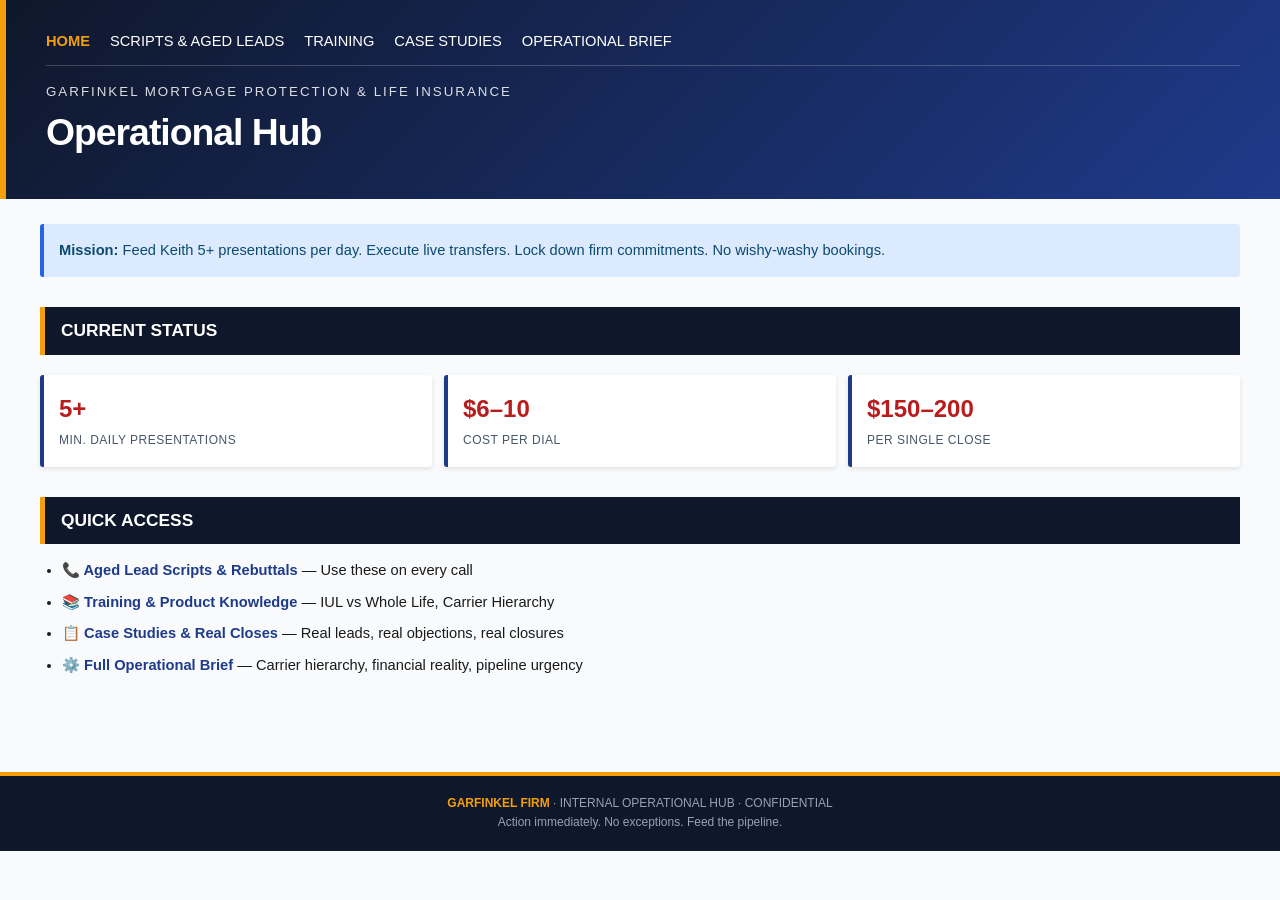
==== commit a98dc29e: "Update index.html" ====
--- a/index.html
+++ b/index.html
@@ -1,22 +1,173 @@
 <!DOCTYPE html>
-<html>
-<head><style>
-    body{font-family:sans-serif;line-height:1.5;margin:0;background:#fff;color:#1a1a1a;}
-    .header{background:#0f172a;color:#fff;padding:30px;border-left:6px solid #f59e0b;}
-    .container{padding:30px;}
-    .stat{padding:15px;background:#f1f5f9;border-left:4px solid #1e3a8a;margin-bottom:10px;}
-</style></head>
+<html lang="en">
+<head>
+    <meta charset="UTF-8">
+    <meta name="viewport" content="width=device-width, initial-scale=1.0">
+    <title>Garfinkel Ops Hub</title>
+    <style>
+        * { margin: 0; padding: 0; box-sizing: border-box; }
+        body {
+            font-family: 'Helvetica Neue', Arial, sans-serif;
+            color: #1a1a1a;
+            line-height: 1.6;
+            background: #f8fafc;
+            font-size: 11pt;
+        }
+        .header {
+            background: linear-gradient(135deg, #0f172a 0%, #1e3a8a 100%);
+            color: #fff;
+            padding: 30px 40px;
+            margin-bottom: 25px;
+            border-left: 6px solid #f59e0b;
+        }
+        .header h1 {
+            margin: 0 0 6px 0;
+            font-size: 28pt;
+            font-weight: 800;
+            letter-spacing: -1px;
+        }
+        .header .subtitle {
+            font-size: 10pt;
+            opacity: 0.85;
+            text-transform: uppercase;
+            letter-spacing: 2px;
+        }
+        nav {
+            display: flex;
+            gap: 20px;
+            flex-wrap: wrap;
+            margin-bottom: 15px;
+            padding-bottom: 12px;
+            border-bottom: 1px solid rgba(255,255,255,0.2);
+        }
+        nav a {
+            color: #fff;
+            text-decoration: none;
+            font-size: 11pt;
+            font-weight: 500;
+        }
+        nav a:first-child { color: #f59e0b; font-weight: 800; }
+        nav a:hover { opacity: 0.7; }
+        .container { padding: 0 40px 40px 40px; }
+        .intro {
+            background: #dbeafe;
+            border-left: 4px solid #2563eb;
+            padding: 15px;
+            border-radius: 3px;
+            margin-bottom: 25px;
+            font-size: 11pt;
+            color: #0c4a6e;
+        }
+        h2 {
+            background: #0f172a;
+            color: #fff;
+            padding: 10px 16px;
+            font-size: 13pt;
+            margin: 30px 0 15px 0;
+            border-left: 5px solid #f59e0b;
+        }
+        .stat-row {
+            display: flex;
+            gap: 12px;
+            margin: 20px 0;
+            flex-wrap: wrap;
+        }
+        .stat {
+            flex: 1;
+            min-width: 150px;
+            background: #fff;
+            padding: 15px;
+            border-left: 4px solid #1e3a8a;
+            border-radius: 3px;
+            box-shadow: 0 2px 4px rgba(0,0,0,0.1);
+        }
+        .stat .num {
+            font-size: 18pt;
+            font-weight: 800;
+            color: #b91c1c;
+            display: block;
+        }
+        .stat .label {
+            font-size: 9pt;
+            text-transform: uppercase;
+            color: #475569;
+            letter-spacing: 0.5px;
+        }
+        ul {
+            margin: 15px 0;
+            padding-left: 22px;
+        }
+        li {
+            margin-bottom: 8px;
+            line-height: 1.6;
+        }
+        a {
+            color: #1e3a8a;
+            font-weight: 600;
+            text-decoration: none;
+        }
+        a:hover { text-decoration: underline; }
+        .footer {
+            margin-top: 40px;
+            padding: 18px 40px;
+            background: #0f172a;
+            color: #94a3b8;
+            font-size: 9pt;
+            text-align: center;
+            border-top: 4px solid #f59e0b;
+        }
+        .footer strong { color: #f59e0b; }
+    </style>
+</head>
 <body>
-<div class="header"><h1>Operational Hub</h1></div>
+
+<div class="header">
+    <nav>
+        <a href="index.html">HOME</a>
+        <a href="scripts.html">SCRIPTS & AGED LEADS</a>
+        <a href="training.html">TRAINING</a>
+        <a href="case-studies.html">CASE STUDIES</a>
+        <a href="Operational-Brief-Garfinkel-Firm.html">OPERATIONAL BRIEF</a>
+    </nav>
+    <div class="subtitle">Garfinkel Mortgage Protection & Life Insurance</div>
+    <h1>Operational Hub</h1>
+</div>
+
 <div class="container">
-    <h2>Current Status</h2>
-    <div class="stat"><strong>Goal:</strong> 5 Presentations/Day. We are behind. Move faster.</div>
-    <p>Use the links below to access the ammunition.</p>
+    <div class="intro">
+        <strong>Mission:</strong> Feed Keith 5+ presentations per day. Execute live transfers. Lock down firm commitments. No wishy-washy bookings.
+    </div>
+
+    <h2>CURRENT STATUS</h2>
+    <div class="stat-row">
+        <div class="stat">
+            <span class="num">5+</span>
+            <span class="label">Min. Daily Presentations</span>
+        </div>
+        <div class="stat">
+            <span class="num">$6–10</span>
+            <span class="label">Cost Per Dial</span>
+        </div>
+        <div class="stat">
+            <span class="num">$150–200</span>
+            <span class="label">Per Single Close</span>
+        </div>
+    </div>
+
+    <h2>QUICK ACCESS</h2>
     <ul>
-        <li><a href="MP-Aged-Script-Keith-Garfinkel.html">Aged Scripting</a></li>
-        <li><a href="scripts.html">General Scripts</a></li>
-        <li><a href="training.html">Training</a></li>
-        <li><a href="case-studies.html">Case Studies</a></li>
+        <li><a href="scripts.html">📞 Aged Lead Scripts & Rebuttals</a> — Use these on every call</li>
+        <li><a href="training.html">📚 Training & Product Knowledge</a> — IUL vs Whole Life, Carrier Hierarchy</li>
+        <li><a href="case-studies.html">📋 Case Studies & Real Closes</a> — Real leads, real objections, real closures</li>
+        <li><a href="Operational-Brief-Garfinkel-Firm.html">⚙️ Full Operational Brief</a> — Carrier hierarchy, financial reality, pipeline urgency</li>
     </ul>
+
 </div>
-</body></html>
+
+<div class="footer">
+    <strong>GARFINKEL FIRM</strong> · INTERNAL OPERATIONAL HUB · CONFIDENTIAL<br>
+    Action immediately. No exceptions. Feed the pipeline.
+</div>
+
+</body>
+</html>
